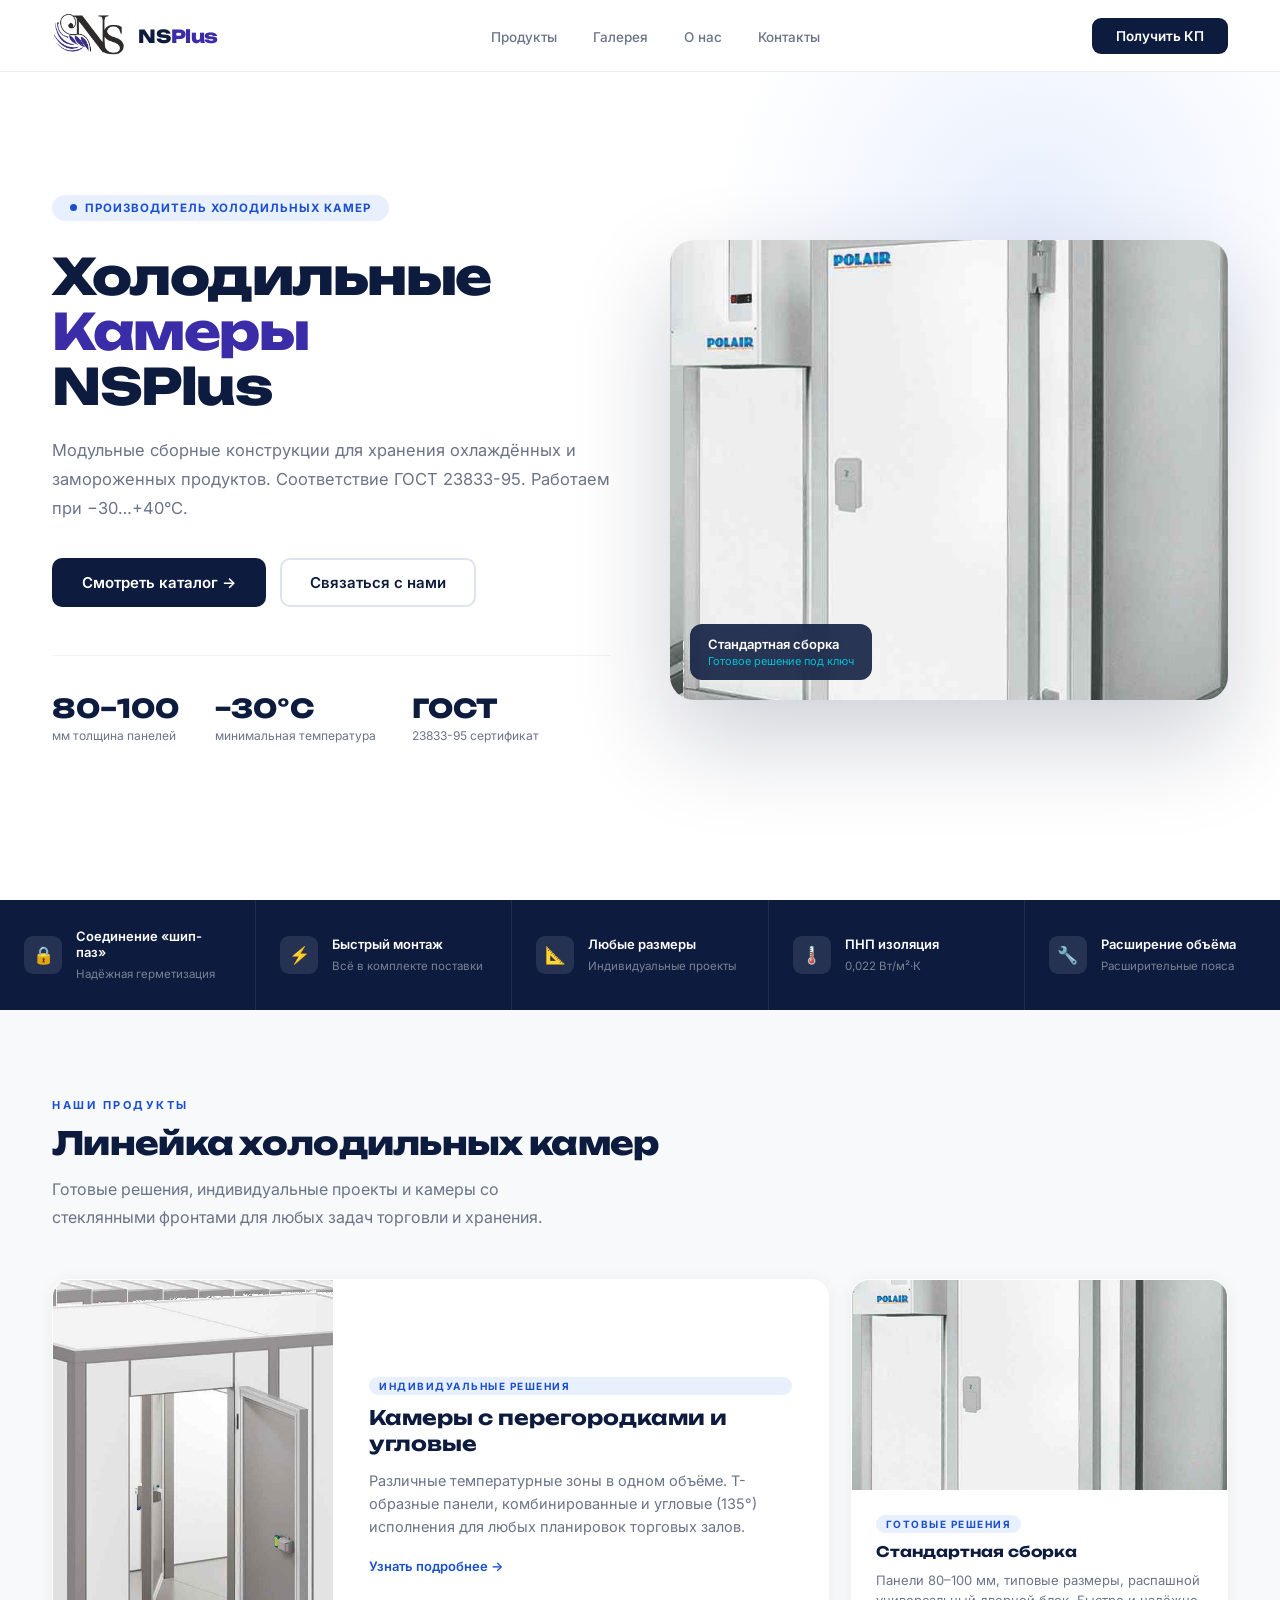
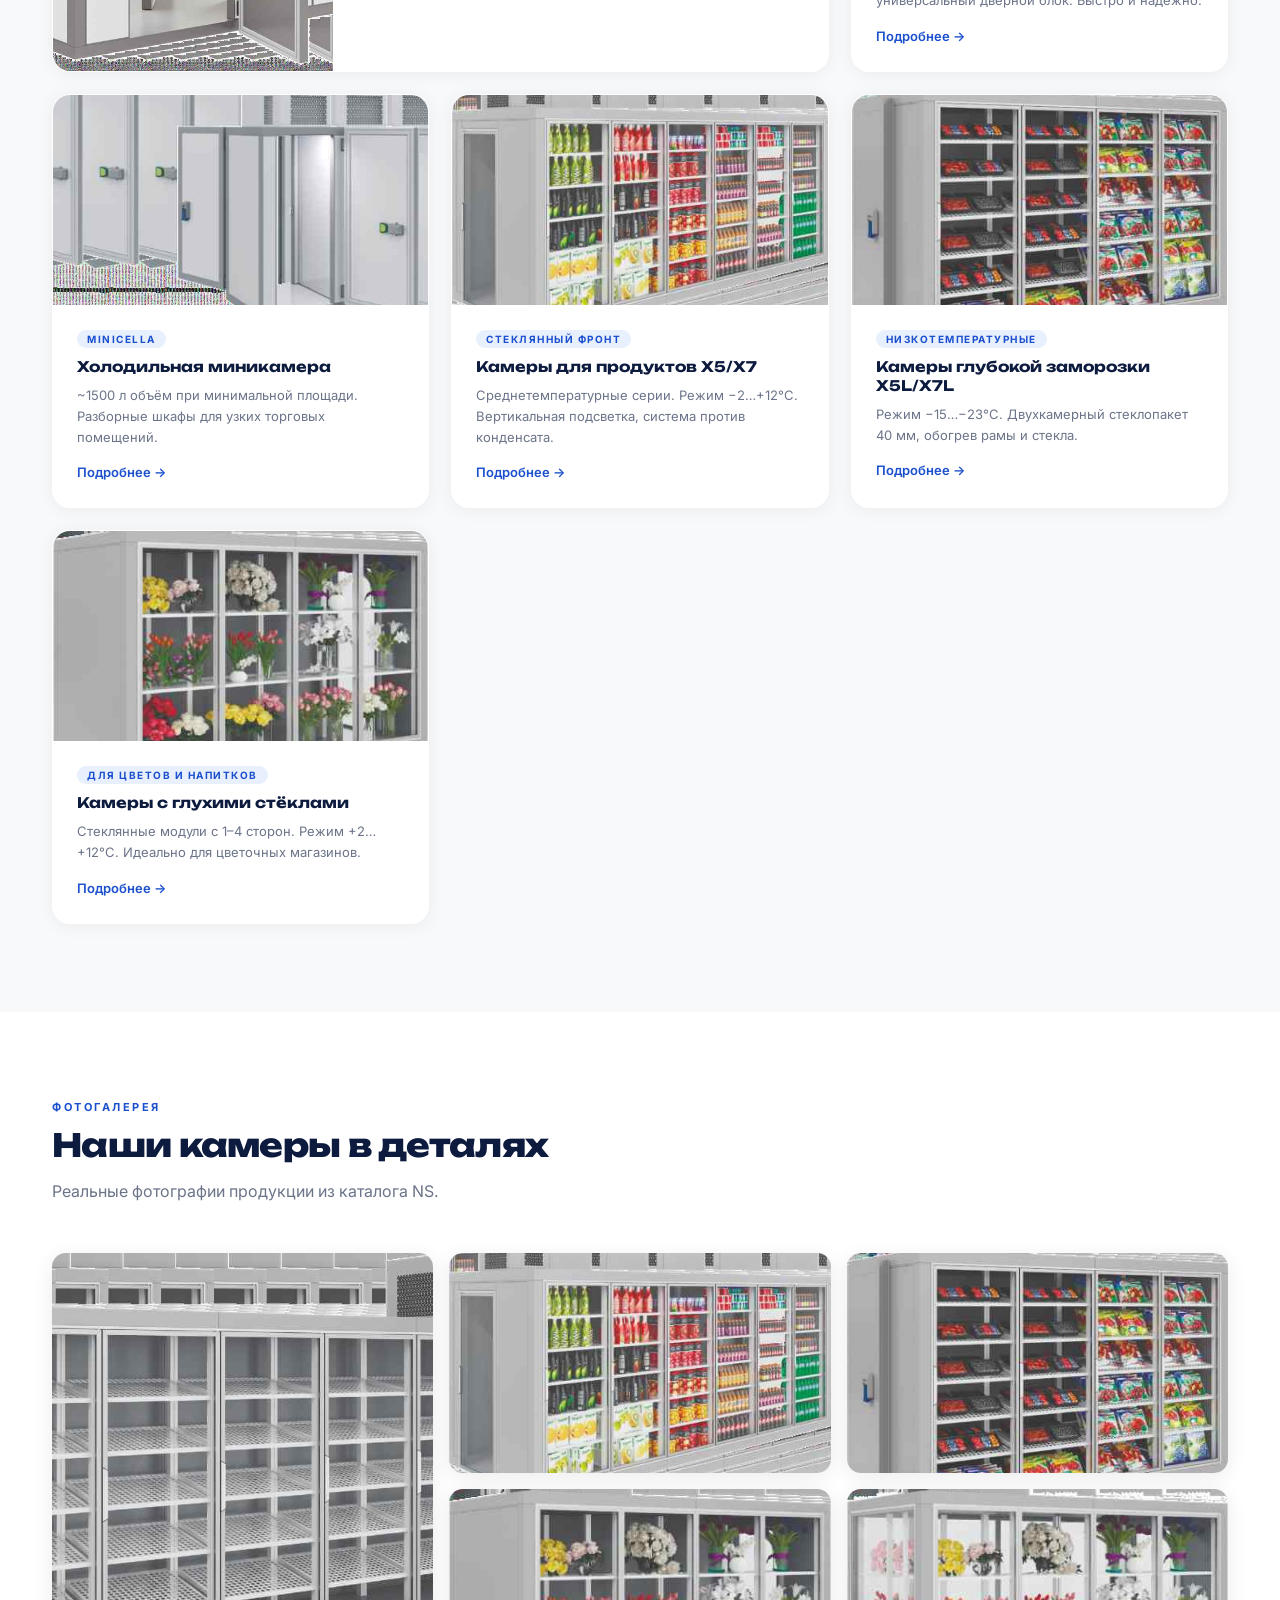
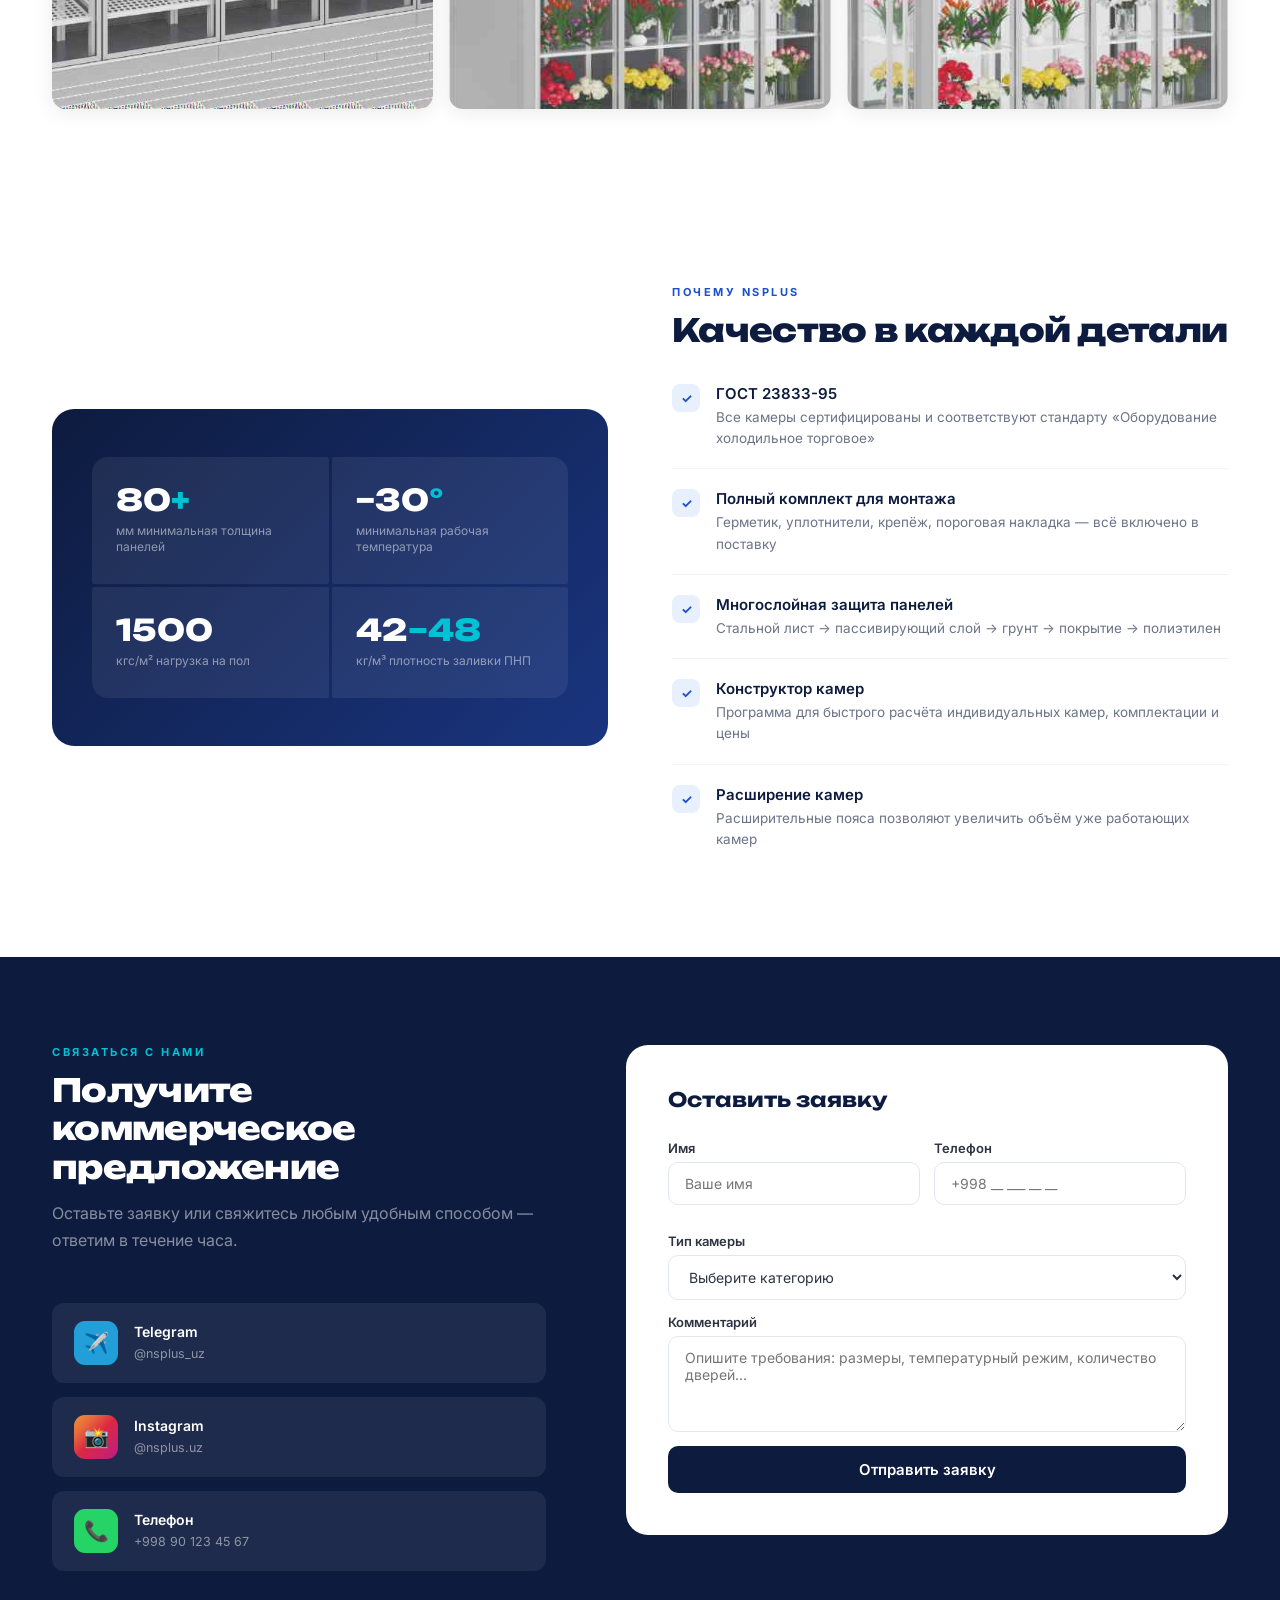
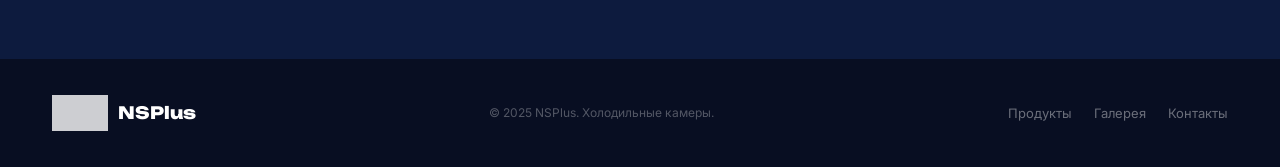
==== nsplus.html @ 0dda809e "hardjob" ====
<!DOCTYPE html>
<html lang="ru">
<head>
<meta charset="UTF-8">
<meta name="viewport" content="width=device-width, initial-scale=1.0">
<title>NSPlus — Холодильные Камеры</title>
<link href="https://fonts.googleapis.com/css2?family=Unbounded:wght@300;400;600;800&family=Inter:wght@300;400;500;600&display=swap" rel="stylesheet">
<style>
  :root {
    --white: #ffffff;
    --off-white: #f8f9fb;
    --light-gray: #f0f2f5;
    --navy: #0d1b3e;
    --blue: #1a4fce;
    --blue-light: #3b72f0;
    --blue-pale: #e8effd;
    --accent-cyan: #00c2d4;
    --purple: #3b2da8;
    --text: #2d3340;
    --text-light: #6b7488;
  }
  * { margin: 0; padding: 0; box-sizing: border-box; }
  html { scroll-behavior: smooth; }
  body { font-family: 'Inter', sans-serif; background: var(--white); color: var(--text); overflow-x: hidden; }

  /* NAV */
  nav {
    position: fixed; top: 0; left: 0; right: 0; z-index: 100;
    background: rgba(255,255,255,0.95);
    backdrop-filter: blur(14px);
    border-bottom: 1px solid rgba(0,0,0,0.07);
    display: flex; align-items: center; justify-content: space-between;
    padding: 0 52px; height: 72px;
  }
  .nav-logo { display: flex; align-items: center; gap: 12px; text-decoration: none; }
  .nav-logo img { height: 48px; width: auto; }
  .nav-logo-text {
    font-family: 'Unbounded', sans-serif;
    font-size: 18px; font-weight: 800;
    color: var(--navy); letter-spacing: -0.4px;
  }
  .nav-logo-text span { color: var(--purple); }
  .nav-links { display: flex; gap: 36px; list-style: none; }
  .nav-links a {
    text-decoration: none; font-size: 13.5px; font-weight: 500;
    color: var(--text-light); transition: color .2s;
  }
  .nav-links a:hover { color: var(--blue); }
  .nav-cta {
    background: var(--navy); color: white;
    border: none; border-radius: 9px;
    padding: 10px 24px; font-size: 13.5px; font-weight: 600;
    cursor: pointer; transition: background .2s;
    font-family: 'Inter', sans-serif; text-decoration: none;
  }
  .nav-cta:hover { background: var(--blue); }

  /* HERO */
  .hero {
    min-height: 100vh;
    background: var(--white);
    display: grid; grid-template-columns: 1fr 1fr;
    align-items: center;
    padding: 100px 52px 60px;
    gap: 60px;
    position: relative; overflow: hidden;
  }
  .hero::before {
    content: '';
    position: absolute; right: -80px; top: -100px;
    width: 650px; height: 650px;
    background: radial-gradient(circle, #e8effd 0%, rgba(232,239,253,0) 70%);
    border-radius: 50%; z-index: 0;
  }
  .hero-content { position: relative; z-index: 2; }
  .hero-badge {
    display: inline-flex; align-items: center; gap: 8px;
    background: var(--blue-pale); border-radius: 100px;
    padding: 6px 18px; margin-bottom: 28px;
    font-size: 11.5px; font-weight: 700; color: var(--blue);
    letter-spacing: 1px; text-transform: uppercase;
  }
  .hero-badge span {
    width: 7px; height: 7px; background: var(--blue);
    border-radius: 50%; animation: pulse 2s infinite;
    flex-shrink: 0;
  }
  @keyframes pulse {
    0%,100% { opacity: 1; transform: scale(1); }
    50% { opacity: 0.4; transform: scale(1.5); }
  }
  .hero h1 {
    font-family: 'Unbounded', sans-serif;
    font-size: 50px; font-weight: 800; line-height: 1.1;
    color: var(--navy); margin-bottom: 22px;
    letter-spacing: -1.5px;
  }
  .hero h1 em { font-style: normal; color: var(--purple); }
  .hero p {
    font-size: 16.5px; line-height: 1.75;
    color: var(--text-light); margin-bottom: 36px;
  }
  .hero-btns { display: flex; gap: 14px; flex-wrap: wrap; }
  .btn-primary {
    background: var(--navy); color: white;
    border-radius: 10px; padding: 14px 30px;
    font-size: 15px; font-weight: 600;
    text-decoration: none; transition: all .25s;
    display: inline-flex; align-items: center; gap: 8px;
  }
  .btn-primary:hover { background: var(--blue); transform: translateY(-2px); box-shadow: 0 10px 28px rgba(26,79,206,0.28); }
  .btn-secondary {
    background: transparent; color: var(--navy);
    border: 2px solid #dde3ef; border-radius: 10px; padding: 13px 28px;
    font-size: 15px; font-weight: 600; text-decoration: none; transition: all .25s;
  }
  .btn-secondary:hover { border-color: var(--blue); color: var(--blue); }
  .hero-stats {
    display: flex; gap: 36px; margin-top: 48px;
    padding-top: 36px; border-top: 1px solid var(--light-gray);
  }
  .stat-num {
    font-family: 'Unbounded', sans-serif;
    font-size: 26px; font-weight: 800; color: var(--navy);
  }
  .stat-label { font-size: 12px; color: var(--text-light); margin-top: 4px; line-height: 1.4; }

  .hero-img {
    position: relative; z-index: 2;
    border-radius: 24px; overflow: hidden;
    box-shadow: 0 40px 100px rgba(13,27,62,0.2);
    animation: fadeUp 0.9s ease both;
  }
  .hero-img img {
    width: 100%; height: 460px;
    object-fit: cover; display: block;
  }
  .hero-img-badge {
    position: absolute; bottom: 20px; left: 20px;
    background: rgba(13,27,62,0.88); backdrop-filter: blur(8px);
    color: white; border-radius: 12px; padding: 12px 18px;
    font-size: 13px; font-weight: 600;
  }
  .hero-img-badge span { color: var(--accent-cyan); display: block; font-size: 11px; font-weight: 400; margin-top: 2px; }
  @keyframes fadeUp {
    from { opacity: 0; transform: translateY(30px); }
    to { opacity: 1; transform: translateY(0); }
  }

  /* FEATURES BAR */
  .features-bar {
    background: var(--navy);
    display: flex; overflow-x: auto;
  }
  .feat-item {
    flex: 1; min-width: 190px;
    padding: 28px 24px;
    display: flex; align-items: center; gap: 14px;
    border-right: 1px solid rgba(255,255,255,0.08);
  }
  .feat-item:last-child { border-right: none; }
  .feat-ic {
    width: 38px; height: 38px; flex-shrink: 0;
    background: rgba(255,255,255,0.1); border-radius: 9px;
    display: flex; align-items: center; justify-content: center;
    font-size: 17px;
  }
  .feat-item strong { display: block; font-size: 13px; color: white; font-weight: 600; margin-bottom: 2px; }
  .feat-item span { font-size: 11.5px; color: rgba(255,255,255,0.45); }

  /* SECTIONS */
  section { padding: 88px 52px; }
  .sec-label {
    font-size: 11px; font-weight: 700; letter-spacing: 2.5px;
    text-transform: uppercase; color: var(--blue); margin-bottom: 12px;
  }
  .sec-title {
    font-family: 'Unbounded', sans-serif;
    font-size: 32px; font-weight: 800;
    color: var(--navy); line-height: 1.2;
    letter-spacing: -0.7px; margin-bottom: 14px;
  }
  .sec-sub {
    font-size: 16px; color: var(--text-light);
    line-height: 1.7; max-width: 500px; margin-bottom: 48px;
  }

  /* PRODUCTS */
  .products-bg { background: var(--off-white); }
  .products-grid {
    display: grid; grid-template-columns: repeat(3, 1fr);
    gap: 22px;
  }
  .prod-card {
    background: white; border-radius: 18px;
    overflow: hidden;
    box-shadow: 0 2px 18px rgba(0,0,0,0.06);
    transition: all .3s; cursor: pointer;
    border: 1.5px solid transparent;
  }
  .prod-card:hover {
    transform: translateY(-6px);
    box-shadow: 0 24px 56px rgba(26,79,206,0.14);
    border-color: var(--blue-light);
  }
  .prod-card-img {
    height: 210px; overflow: hidden;
    background: var(--light-gray);
  }
  .prod-card-img img {
    width: 100%; height: 100%;
    object-fit: cover; display: block;
    transition: transform .4s;
  }
  .prod-card:hover .prod-card-img img { transform: scale(1.05); }
  .prod-card-body { padding: 22px 24px 26px; }
  .prod-tag {
    font-size: 10px; font-weight: 700; letter-spacing: 1.5px;
    text-transform: uppercase; color: var(--blue);
    background: var(--blue-pale); border-radius: 100px;
    padding: 3px 10px; display: inline-block; margin-bottom: 10px;
  }
  .prod-card h3 {
    font-family: 'Unbounded', sans-serif;
    font-size: 14.5px; font-weight: 700; color: var(--navy);
    margin-bottom: 8px; line-height: 1.3;
  }
  .prod-card p { font-size: 13px; color: var(--text-light); line-height: 1.6; margin-bottom: 14px; }
  .learn-more {
    font-size: 13px; font-weight: 600; color: var(--blue);
    text-decoration: none; display: inline-flex; align-items: center; gap: 6px;
    transition: gap .2s;
  }
  .learn-more:hover { gap: 10px; }

  /* FEATURED */
  .prod-card.wide { grid-column: span 2; display: flex; }
  .prod-card.wide .prod-card-img { width: 280px; height: auto; flex-shrink: 0; border-radius: 0; }
  .prod-card.wide .prod-card-body { padding: 32px 36px; display: flex; flex-direction: column; justify-content: center; }
  .prod-card.wide h3 { font-size: 20px; margin-bottom: 12px; }
  .prod-card.wide p { font-size: 14.5px; margin-bottom: 20px; }

  /* WHY */
  .why-grid { display: grid; grid-template-columns: 1fr 1fr; gap: 64px; align-items: center; }
  .why-panel {
    background: linear-gradient(135deg, var(--navy) 0%, #1a3580 100%);
    border-radius: 22px; padding: 48px 40px;
    display: grid; grid-template-columns: 1fr 1fr; gap: 3px;
    overflow: hidden;
  }
  .why-box { background: rgba(255,255,255,0.07); padding: 28px 24px; }
  .why-box:first-child { border-radius: 16px 2px 2px 2px; }
  .why-box:nth-child(2) { border-radius: 2px 16px 2px 2px; }
  .why-box:nth-child(3) { border-radius: 2px 2px 2px 16px; }
  .why-box:last-child { border-radius: 2px 2px 16px 2px; }
  .why-num {
    font-family: 'Unbounded', sans-serif;
    font-size: 30px; font-weight: 800; color: white; line-height: 1;
  }
  .why-num em { font-style: normal; color: var(--accent-cyan); }
  .why-desc { font-size: 12px; color: rgba(255,255,255,0.5); margin-top: 8px; line-height: 1.4; }
  .why-list { list-style: none; }
  .why-list li {
    display: flex; gap: 16px; padding: 20px 0;
    border-bottom: 1px solid var(--light-gray);
  }
  .why-list li:last-child { border-bottom: none; }
  .why-check {
    width: 28px; height: 28px; flex-shrink: 0;
    background: var(--blue-pale); border-radius: 8px;
    display: flex; align-items: center; justify-content: center;
    color: var(--blue); font-size: 13px; font-weight: 700;
  }
  .why-list strong { display: block; font-size: 15px; color: var(--navy); margin-bottom: 3px; font-weight: 600; }
  .why-list span { font-size: 13.5px; color: var(--text-light); line-height: 1.5; }

  /* GALLERY */
  .gallery-bg { background: white; }
  .gallery-grid {
    display: grid;
    grid-template-columns: repeat(3, 1fr);
    grid-template-rows: auto auto;
    gap: 16px;
  }
  .gal-item {
    border-radius: 14px; overflow: hidden;
    box-shadow: 0 4px 20px rgba(0,0,0,0.08);
    position: relative;
  }
  .gal-item img {
    width: 100%; height: 220px;
    object-fit: cover; display: block;
    transition: transform .4s;
  }
  .gal-item:hover img { transform: scale(1.05); }
  .gal-item.tall img { height: 460px; }
  .gal-item .gal-label {
    position: absolute; bottom: 0; left: 0; right: 0;
    background: linear-gradient(180deg, transparent, rgba(13,27,62,0.8));
    color: white; padding: 16px 16px 14px;
    font-size: 12.5px; font-weight: 600;
    opacity: 0; transition: opacity .3s;
  }
  .gal-item:hover .gal-label { opacity: 1; }

  /* CONTACT */
  .contact-bg { background: var(--navy); }
  .contact-grid { display: grid; grid-template-columns: 1fr 1fr; gap: 80px; align-items: start; }
  .contact-bg .sec-label { color: var(--accent-cyan); }
  .contact-bg .sec-title { color: white; }
  .contact-bg .sec-sub { color: rgba(255,255,255,0.5); }
  .channels { display: flex; flex-direction: column; gap: 14px; }
  .channel {
    display: flex; align-items: center; gap: 16px;
    background: rgba(255,255,255,0.07); border-radius: 12px;
    padding: 18px 22px; text-decoration: none; transition: background .2s;
  }
  .channel:hover { background: rgba(255,255,255,0.13); }
  .ch-ic {
    width: 44px; height: 44px; border-radius: 11px;
    display: flex; align-items: center; justify-content: center;
    font-size: 20px; flex-shrink: 0;
  }
  .ch-tg { background: #229ED9; }
  .ch-ig { background: linear-gradient(135deg,#f09433,#e6683c,#dc2743,#cc2366,#bc1888); }
  .ch-ph { background: #25D366; }
  .channel strong { display: block; font-size: 14px; font-weight: 600; color: white; margin-bottom: 2px; }
  .channel span { font-size: 12.5px; color: rgba(255,255,255,0.5); }
  .contact-form { background: white; border-radius: 22px; padding: 42px; }
  .contact-form h3 {
    font-family: 'Unbounded', sans-serif;
    font-size: 20px; font-weight: 700; color: var(--navy); margin-bottom: 28px;
  }
  .form-row { display: grid; grid-template-columns: 1fr 1fr; gap: 14px; margin-bottom: 14px; }
  .fg { display: flex; flex-direction: column; gap: 6px; margin-bottom: 14px; }
  .fg label { font-size: 13px; font-weight: 600; color: var(--text); }
  .fg input, .fg select, .fg textarea {
    border: 1.5px solid #e2e6ef; border-radius: 10px;
    padding: 12px 16px; font-size: 14px;
    font-family: 'Inter', sans-serif; color: var(--text);
    background: white; outline: none; transition: border .2s;
  }
  .fg input:focus, .fg select:focus, .fg textarea:focus { border-color: var(--blue); }
  .fg textarea { resize: vertical; min-height: 96px; }
  .form-submit {
    width: 100%; background: var(--navy); color: white;
    border: none; border-radius: 10px; padding: 14px;
    font-size: 15px; font-weight: 600; cursor: pointer;
    font-family: 'Inter', sans-serif; transition: background .2s;
  }
  .form-submit:hover { background: var(--blue); }

  /* FOOTER */
  footer {
    background: #080e22;
    padding: 36px 52px;
    display: flex; align-items: center; justify-content: space-between;
  }
  .footer-logo { display: flex; align-items: center; gap: 10px; }
  .footer-logo img { height: 36px; filter: brightness(0) invert(1); opacity: 0.8; }
  .footer-logo span {
    font-family: 'Unbounded', sans-serif;
    font-size: 17px; font-weight: 800; color: white;
  }
  .footer-copy { font-size: 12px; color: rgba(255,255,255,0.3); }
  .footer-links { display: flex; gap: 22px; }
  .footer-links a { font-size: 13px; color: rgba(255,255,255,0.4); text-decoration: none; transition: color .2s; }
  .footer-links a:hover { color: white; }

  /* SCROLL ANIM */
  .fade { opacity: 0; transform: translateY(28px); transition: opacity .6s ease, transform .6s ease; }
  .fade.on { opacity: 1; transform: none; }

  @media(max-width:1024px) {
    nav { padding: 0 20px; }
    .nav-links { display: none; }
    .hero { grid-template-columns: 1fr; padding: 90px 20px 56px; }
    .hero h1 { font-size: 34px; }
    section { padding: 56px 20px; }
    .products-grid { grid-template-columns: 1fr 1fr; }
    .prod-card.wide { grid-column: span 2; flex-direction: column; }
    .prod-card.wide .prod-card-img { width: 100%; height: 220px; }
    .why-grid, .contact-grid { grid-template-columns: 1fr; }
    .gallery-grid { grid-template-columns: 1fr 1fr; }
    .gal-item.tall img { height: 220px; }
    footer { flex-direction: column; gap: 16px; text-align: center; }
    .hero-stats { flex-wrap: wrap; gap: 20px; }
    .form-row { grid-template-columns: 1fr; }
  }
  @media(max-width:600px) {
    .products-grid { grid-template-columns: 1fr; }
    .prod-card.wide { grid-column: span 1; }
    .gallery-grid { grid-template-columns: 1fr; }
    .features-bar { flex-direction: column; }
    .feat-item { border-right: none; border-bottom: 1px solid rgba(255,255,255,0.08); }
  }
</style>
</head>
<body>

<!-- NAV -->
<nav>
  <a href="#" class="nav-logo">
    <img src="[data-uri]" alt="NSPlus Logo">
    <span class="nav-logo-text">NS<span>Plus</span></span>
  </a>
  <ul class="nav-links">
    <li><a href="#products">Продукты</a></li>
    <li><a href="#gallery">Галерея</a></li>
    <li><a href="#why">О нас</a></li>
    <li><a href="#contact">Контакты</a></li>
  </ul>
  <a href="#contact" class="nav-cta">Получить КП</a>
</nav>

<!-- HERO -->
<section class="hero">
  <div class="hero-content">
    <div class="hero-badge"><span></span>Производитель холодильных камер</div>
    <h1>Холодильные<br><em>Камеры</em><br>NSPlus</h1>
    <p>Модульные сборные конструкции для хранения охлаждённых и замороженных продуктов. Соответствие ГОСТ 23833-95. Работаем при −30…+40°С.</p>
    <div class="hero-btns">
      <a href="#products" class="btn-primary">Смотреть каталог →</a>
      <a href="#contact" class="btn-secondary">Связаться с нами</a>
    </div>
    <div class="hero-stats">
      <div>
        <div class="stat-num">80–100</div>
        <div class="stat-label">мм толщина панелей</div>
      </div>
      <div>
        <div class="stat-num">−30°С</div>
        <div class="stat-label">минимальная температура</div>
      </div>
      <div>
        <div class="stat-num">ГОСТ</div>
        <div class="stat-label">23833-95 сертификат</div>
      </div>
    </div>
  </div>
  <div class="hero-img">
    <img src="[data-uri]" alt="Холодильная камера стандартная">
    <div class="hero-img-badge">
      Стандартная сборка
      <span>Готовое решение под ключ</span>
    </div>
  </div>
</section>

<!-- FEATURES BAR -->
<div class="features-bar">
  <div class="feat-item"><div class="feat-ic">🔒</div><div><strong>Соединение «шип-паз»</strong><span>Надёжная герметизация</span></div></div>
  <div class="feat-item"><div class="feat-ic">⚡</div><div><strong>Быстрый монтаж</strong><span>Всё в комплекте поставки</span></div></div>
  <div class="feat-item"><div class="feat-ic">📐</div><div><strong>Любые размеры</strong><span>Индивидуальные проекты</span></div></div>
  <div class="feat-item"><div class="feat-ic">🌡️</div><div><strong>ПНП изоляция</strong><span>0,022 Вт/м²·К</span></div></div>
  <div class="feat-item"><div class="feat-ic">🔧</div><div><strong>Расширение объёма</strong><span>Расширительные пояса</span></div></div>
</div>

<!-- PRODUCTS -->
<section class="products-bg" id="products">
  <div class="sec-label">Наши продукты</div>
  <div class="sec-title">Линейка холодильных камер</div>
  <div class="sec-sub">Готовые решения, индивидуальные проекты и камеры со стеклянными фронтами для любых задач торговли и хранения.</div>
  <div class="products-grid fade">
    <div class="prod-card wide">
      <div class="prod-card-img">
        <img src="[data-uri]" alt="Камера с перегородками">
      </div>
      <div class="prod-card-body">
        <span class="prod-tag">Индивидуальные решения</span>
        <h3>Камеры с перегородками и угловые</h3>
        <p>Различные температурные зоны в одном объёме. Т-образные панели, комбинированные и угловые (135°) исполнения для любых планировок торговых залов.</p>
        <a href="#contact" class="learn-more">Узнать подробнее →</a>
      </div>
    </div>
    <div class="prod-card">
      <div class="prod-card-img">
        <img src="[data-uri]" alt="Стандартная камера">
      </div>
      <div class="prod-card-body">
        <span class="prod-tag">Готовые решения</span>
        <h3>Стандартная сборка</h3>
        <p>Панели 80–100 мм, типовые размеры, распашной универсальный дверной блок. Быстро и надёжно.</p>
        <a href="#contact" class="learn-more">Подробнее →</a>
      </div>
    </div>
    <div class="prod-card">
      <div class="prod-card-img">
        <img src="[data-uri]" alt="Minicella камера">
      </div>
      <div class="prod-card-body">
        <span class="prod-tag">Minicella</span>
        <h3>Холодильная миникамера</h3>
        <p>~1500 л объём при минимальной площади. Разборные шкафы для узких торговых помещений.</p>
        <a href="#contact" class="learn-more">Подробнее →</a>
      </div>
    </div>
    <div class="prod-card">
      <div class="prod-card-img">
        <img src="[data-uri]" alt="Стеклянный фронт продукты">
      </div>
      <div class="prod-card-body">
        <span class="prod-tag">Стеклянный фронт</span>
        <h3>Камеры для продуктов X5/X7</h3>
        <p>Среднетемпературные серии. Режим −2…+12°С. Вертикальная подсветка, система против конденсата.</p>
        <a href="#contact" class="learn-more">Подробнее →</a>
      </div>
    </div>
    <div class="prod-card">
      <div class="prod-card-img">
        <img src="[data-uri]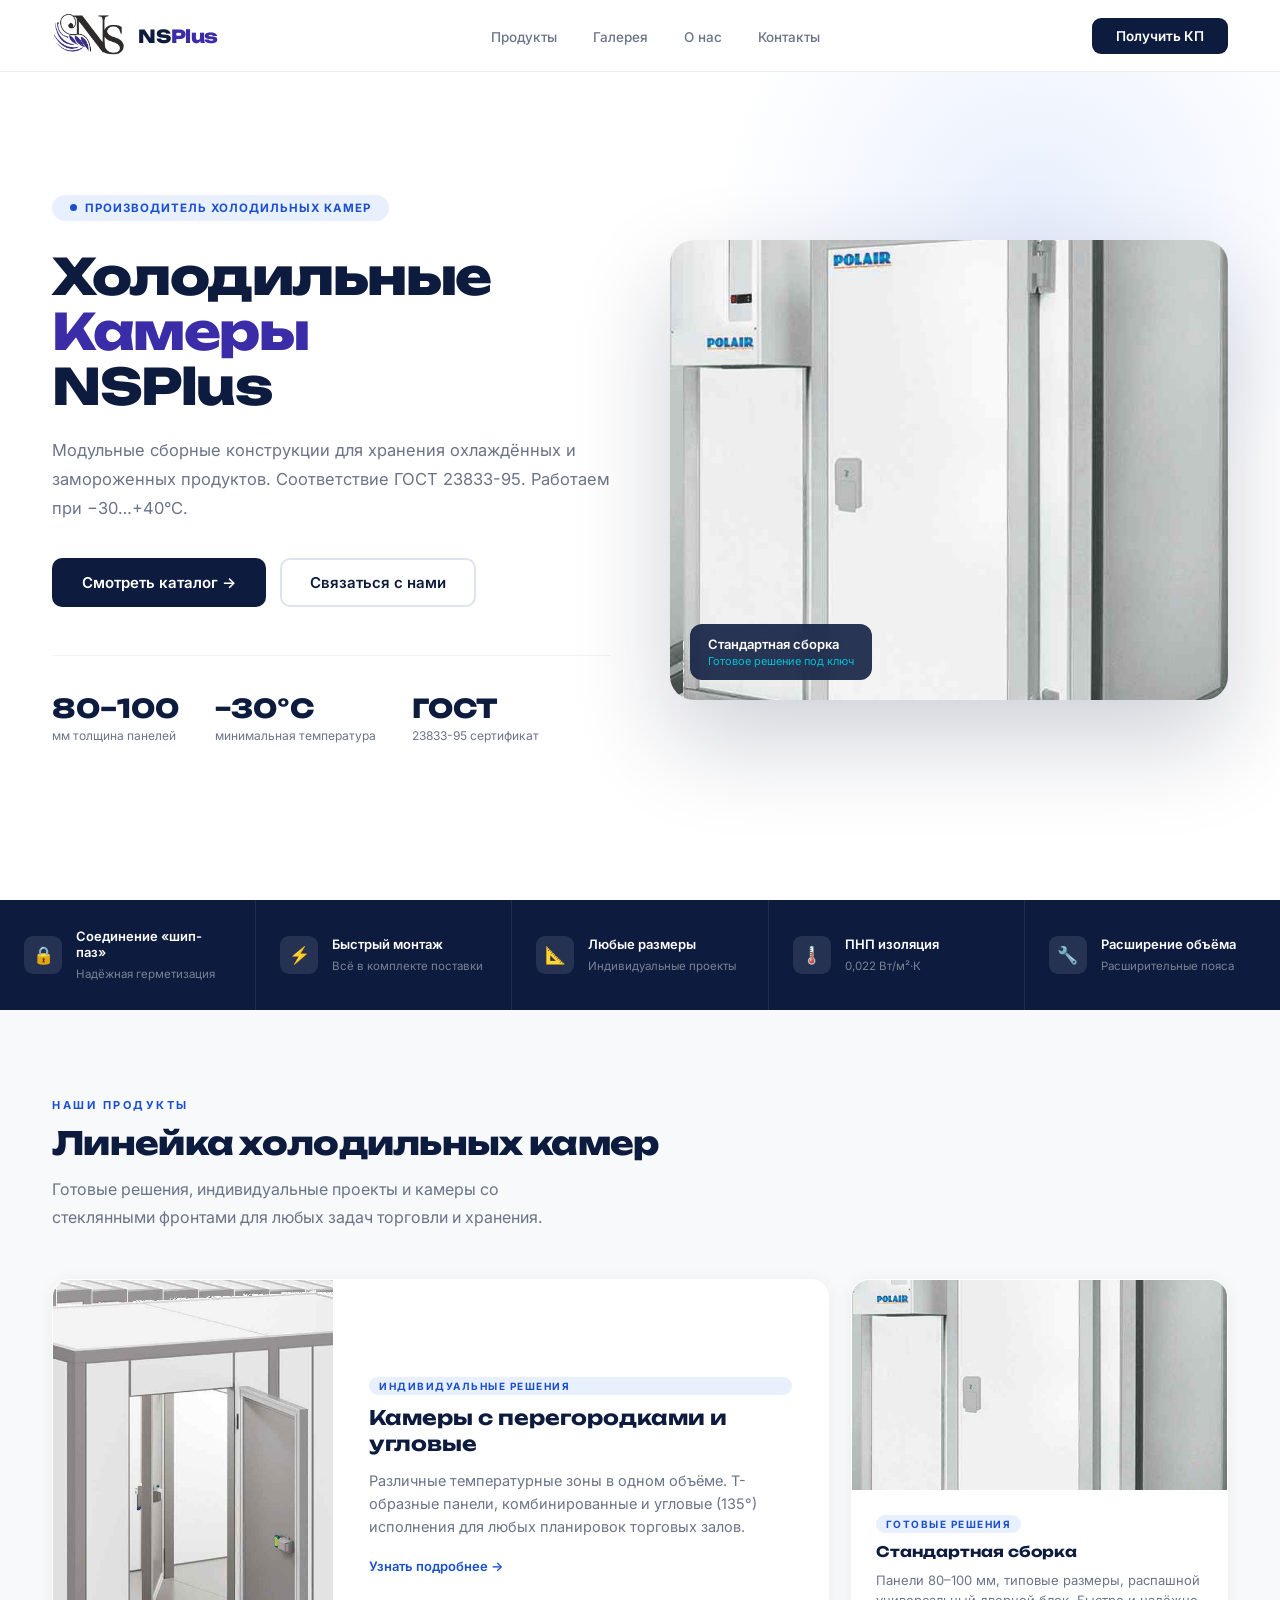
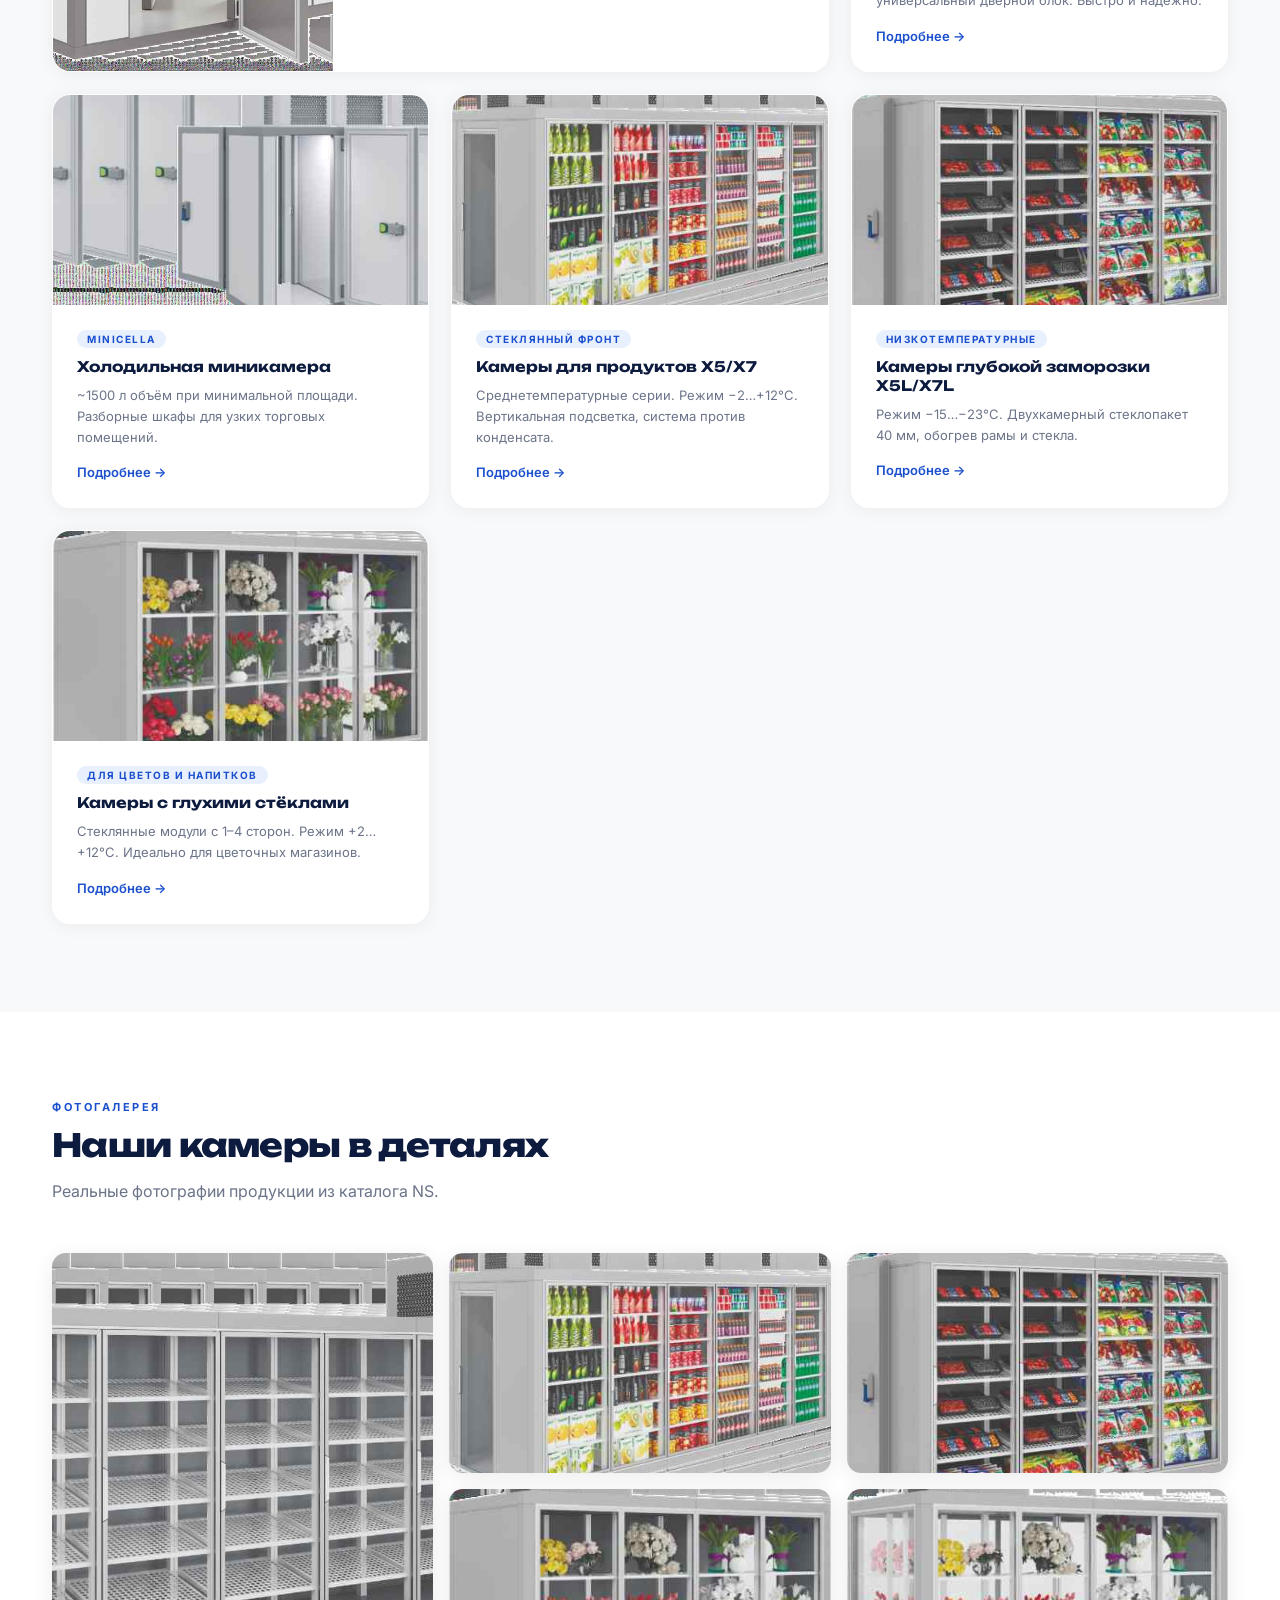
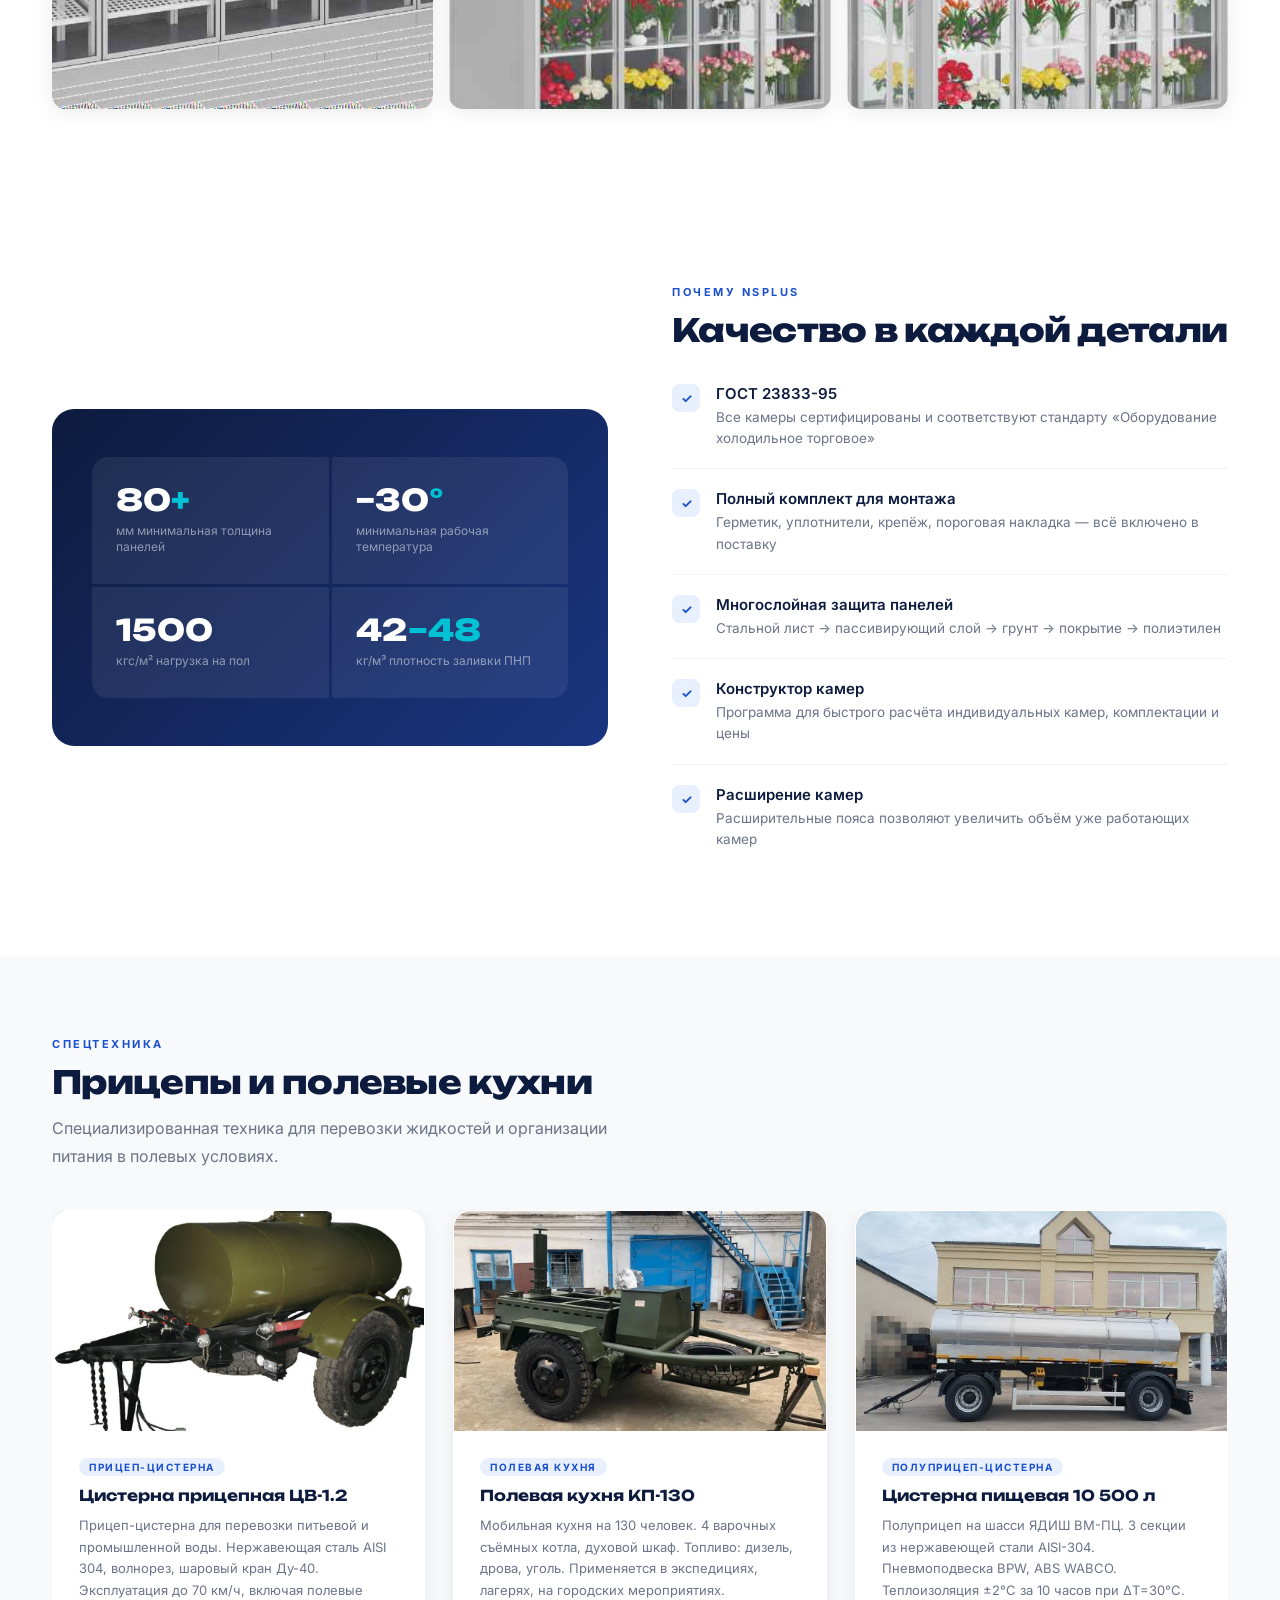
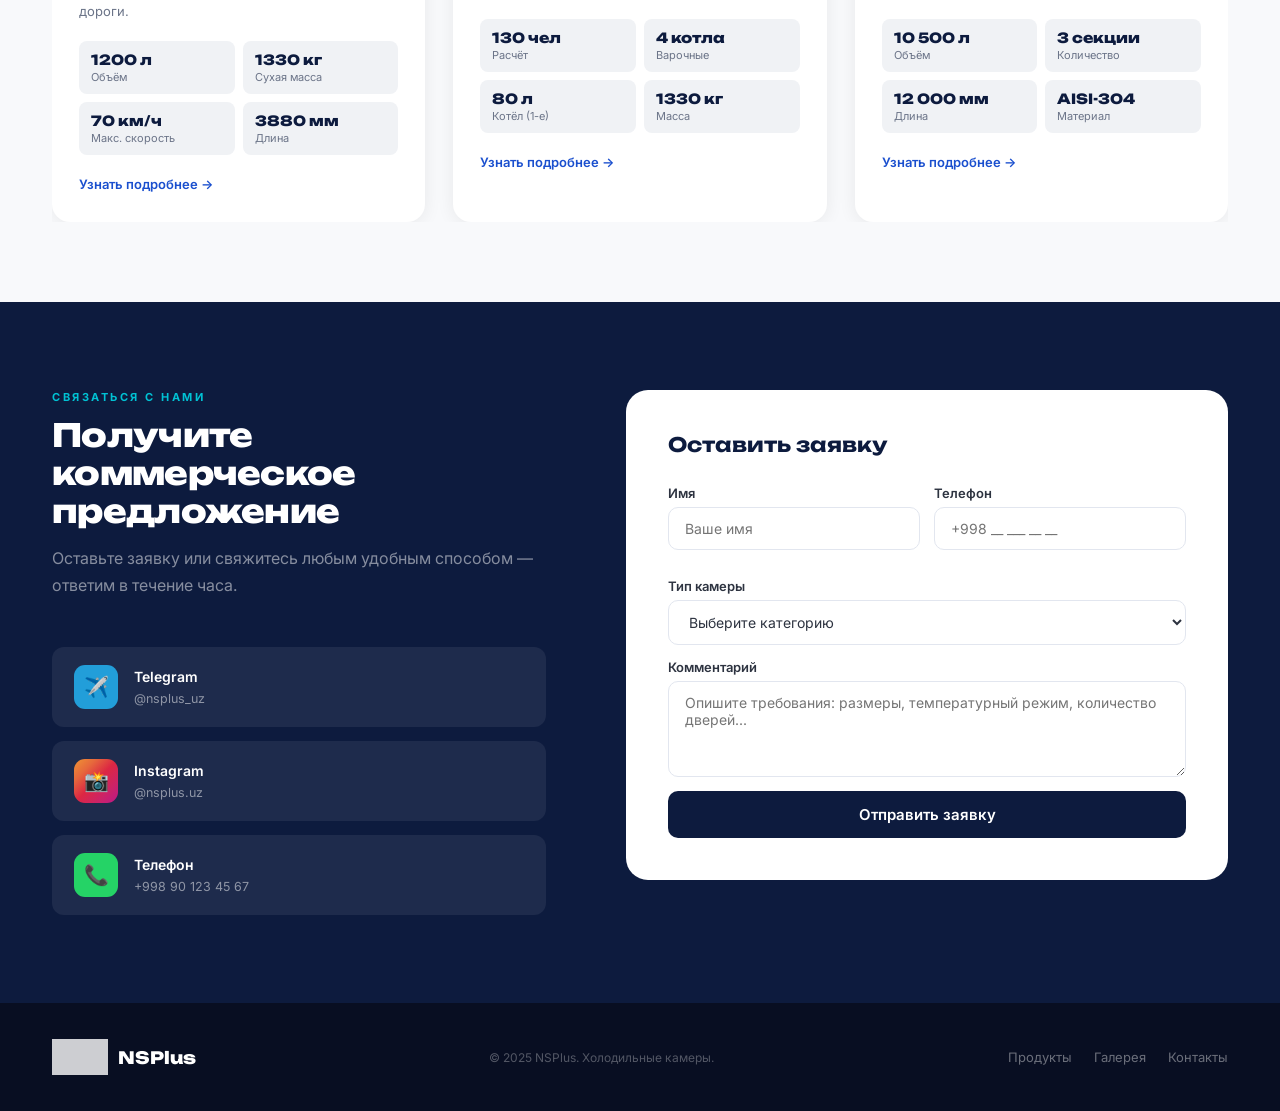
